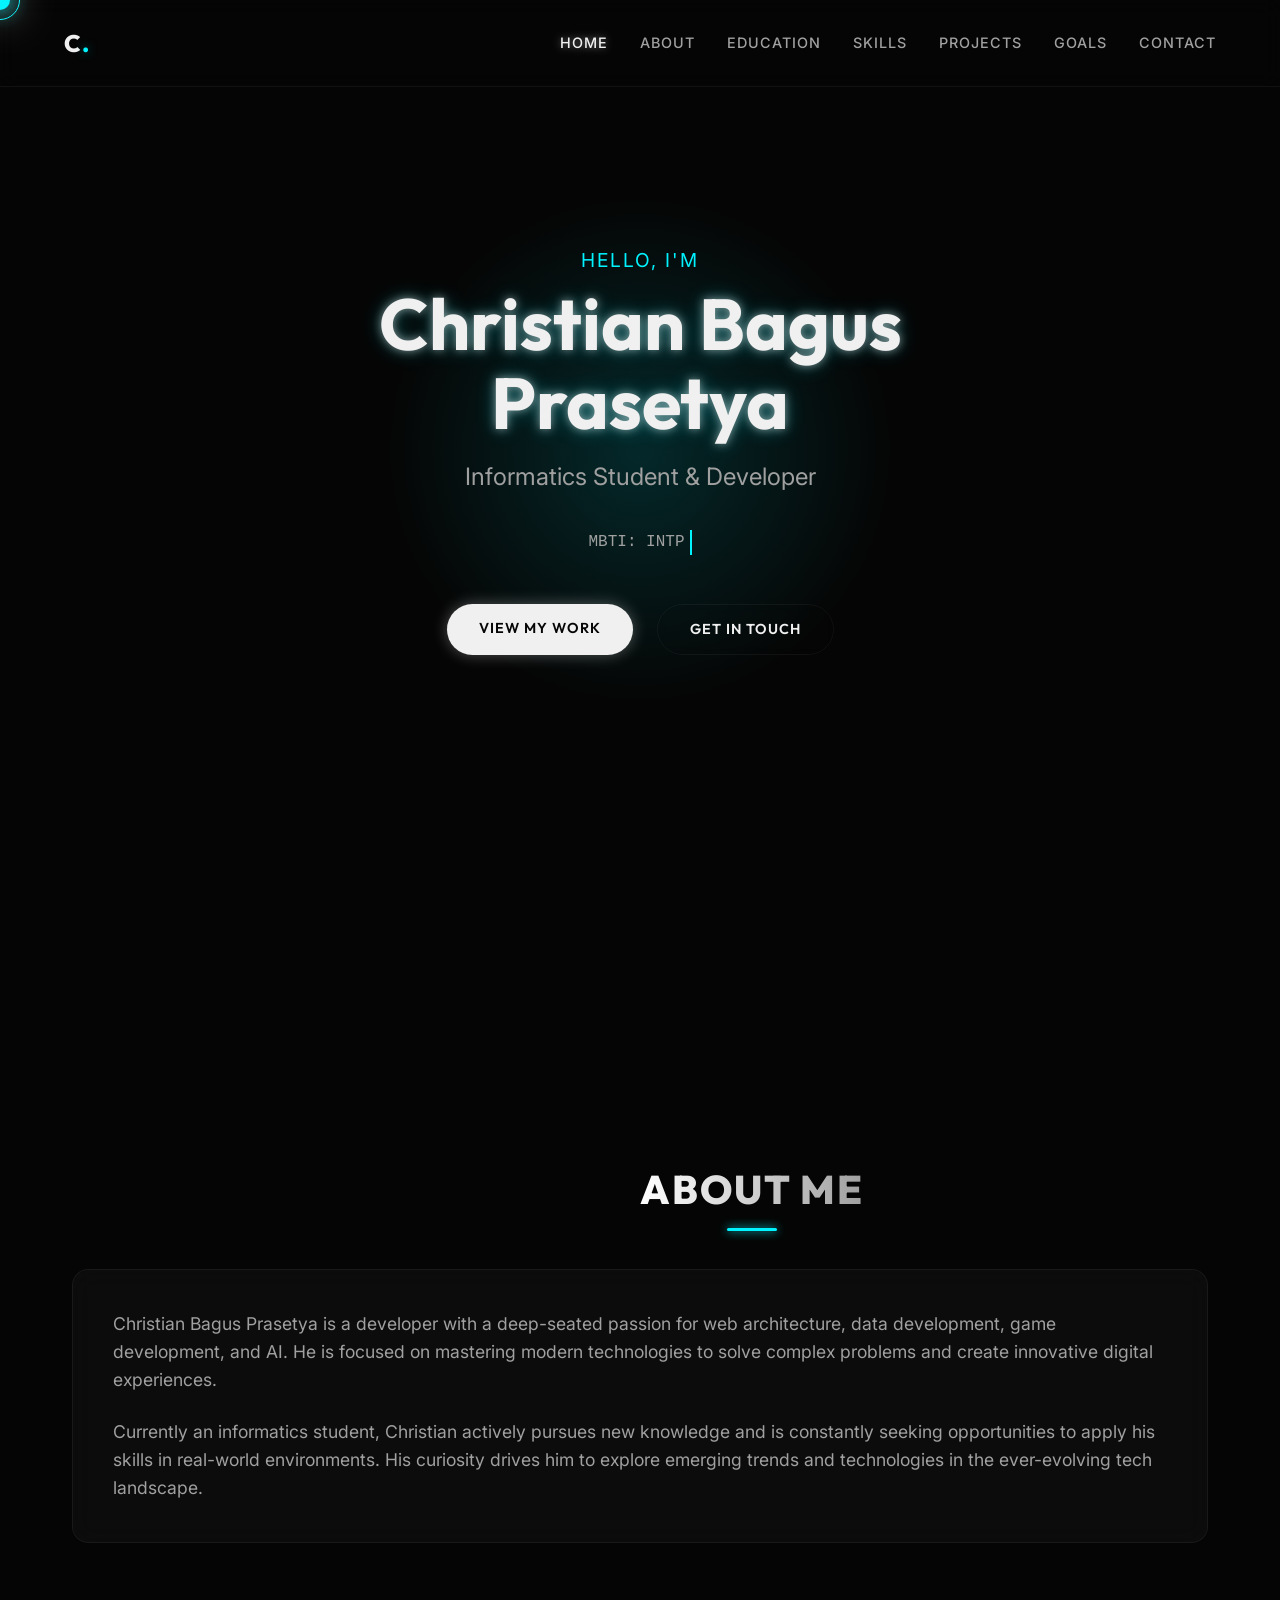
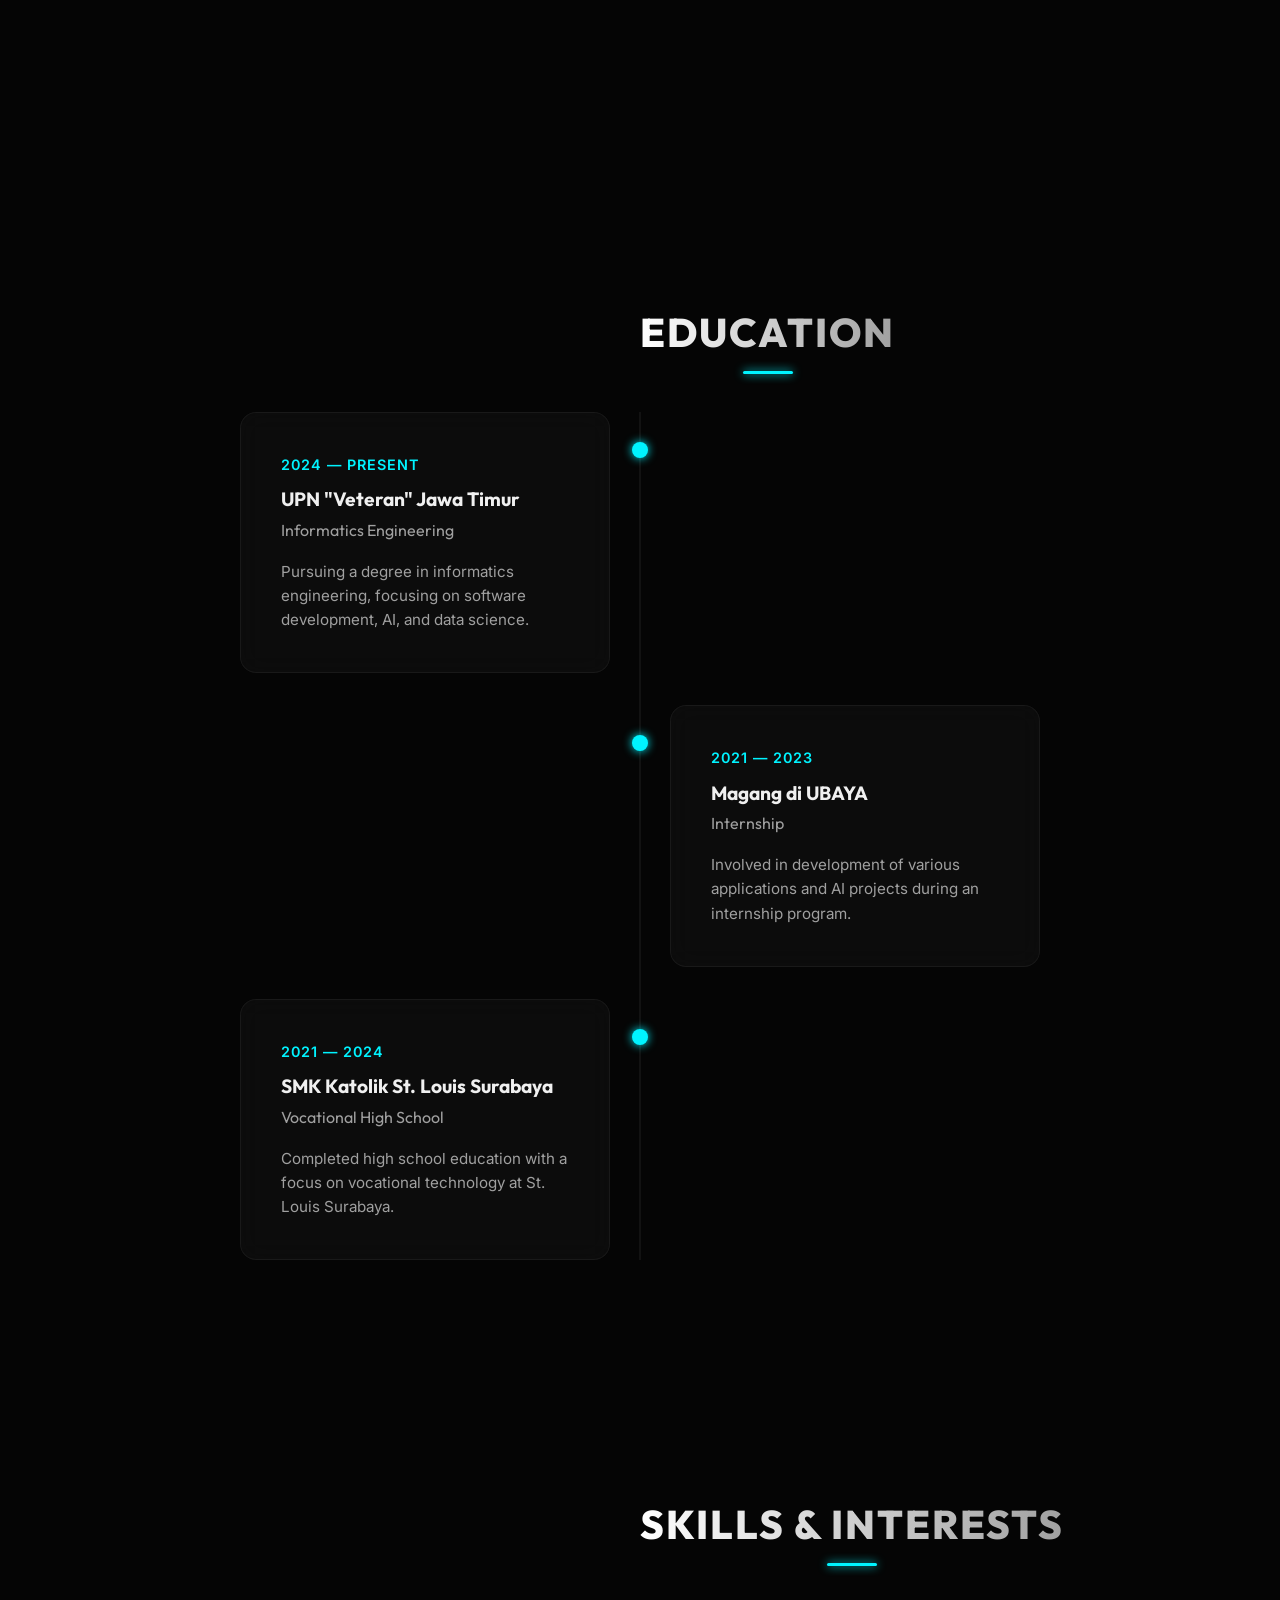
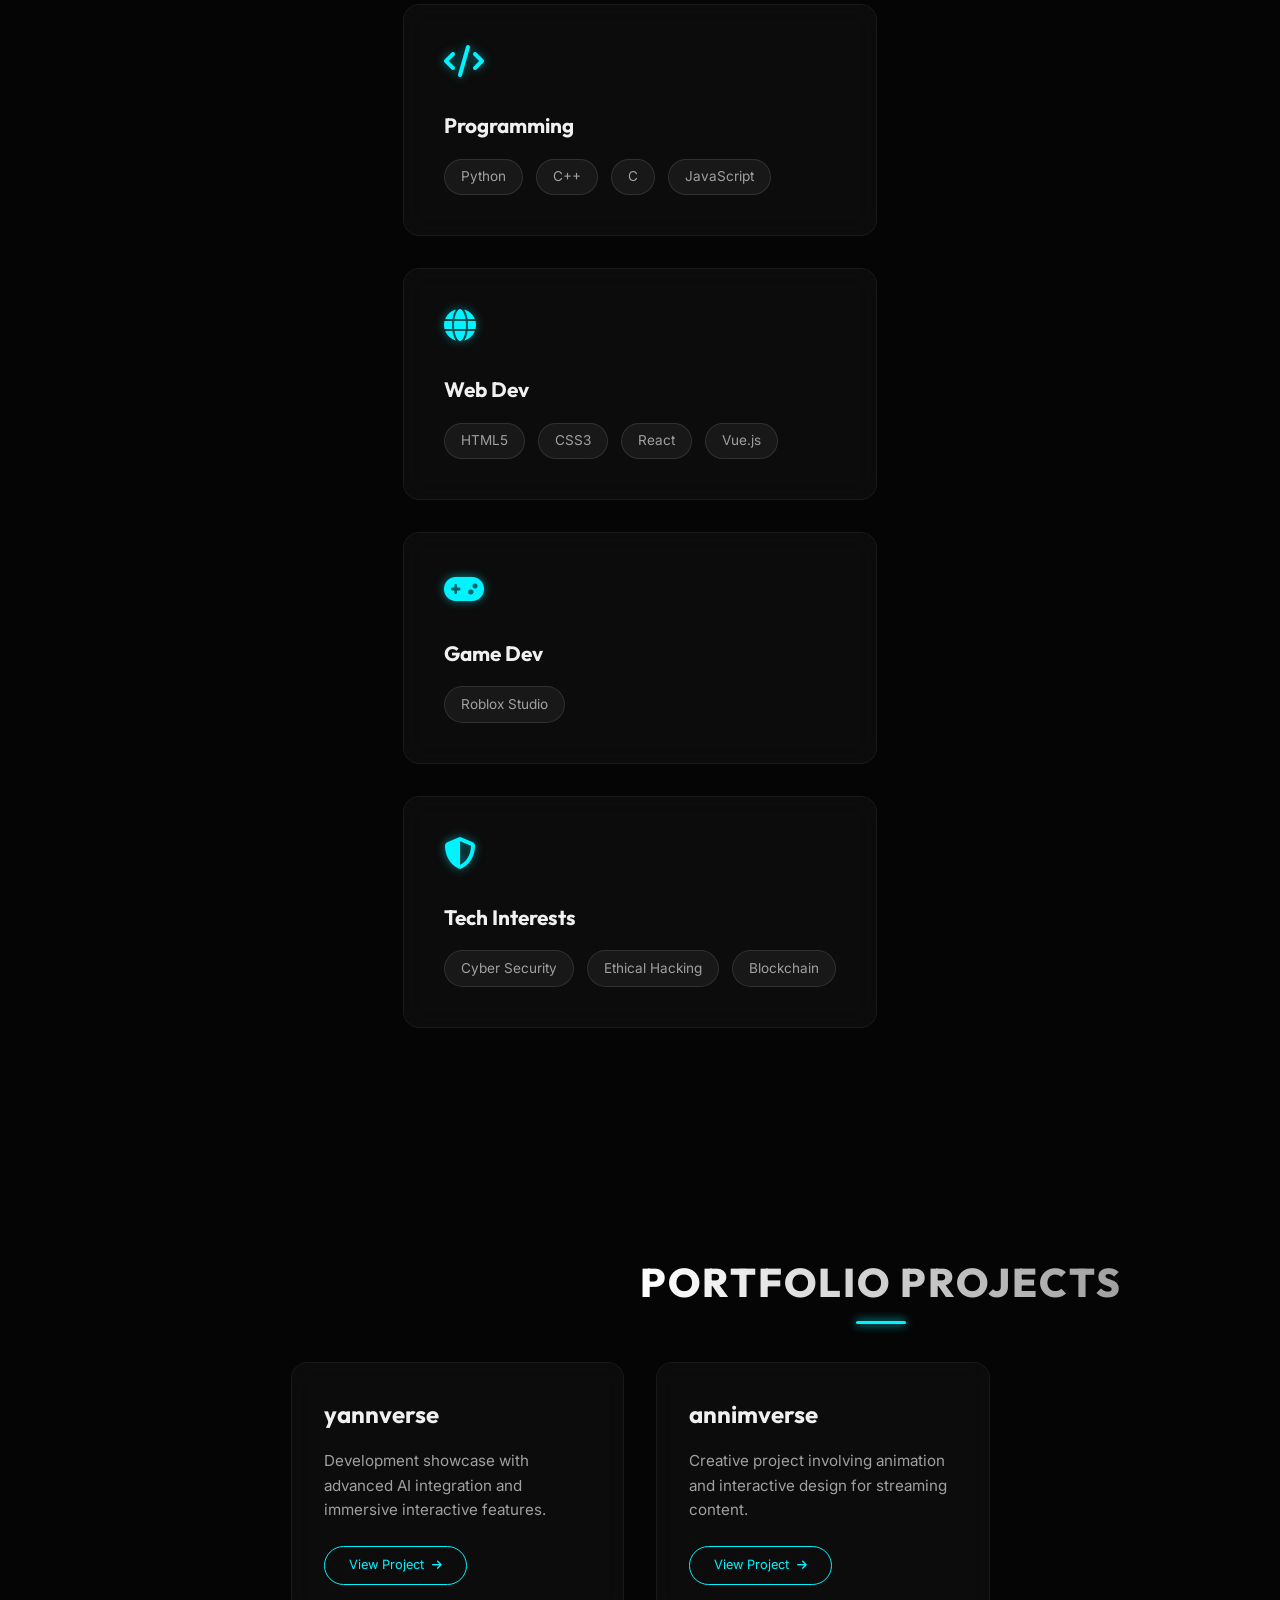
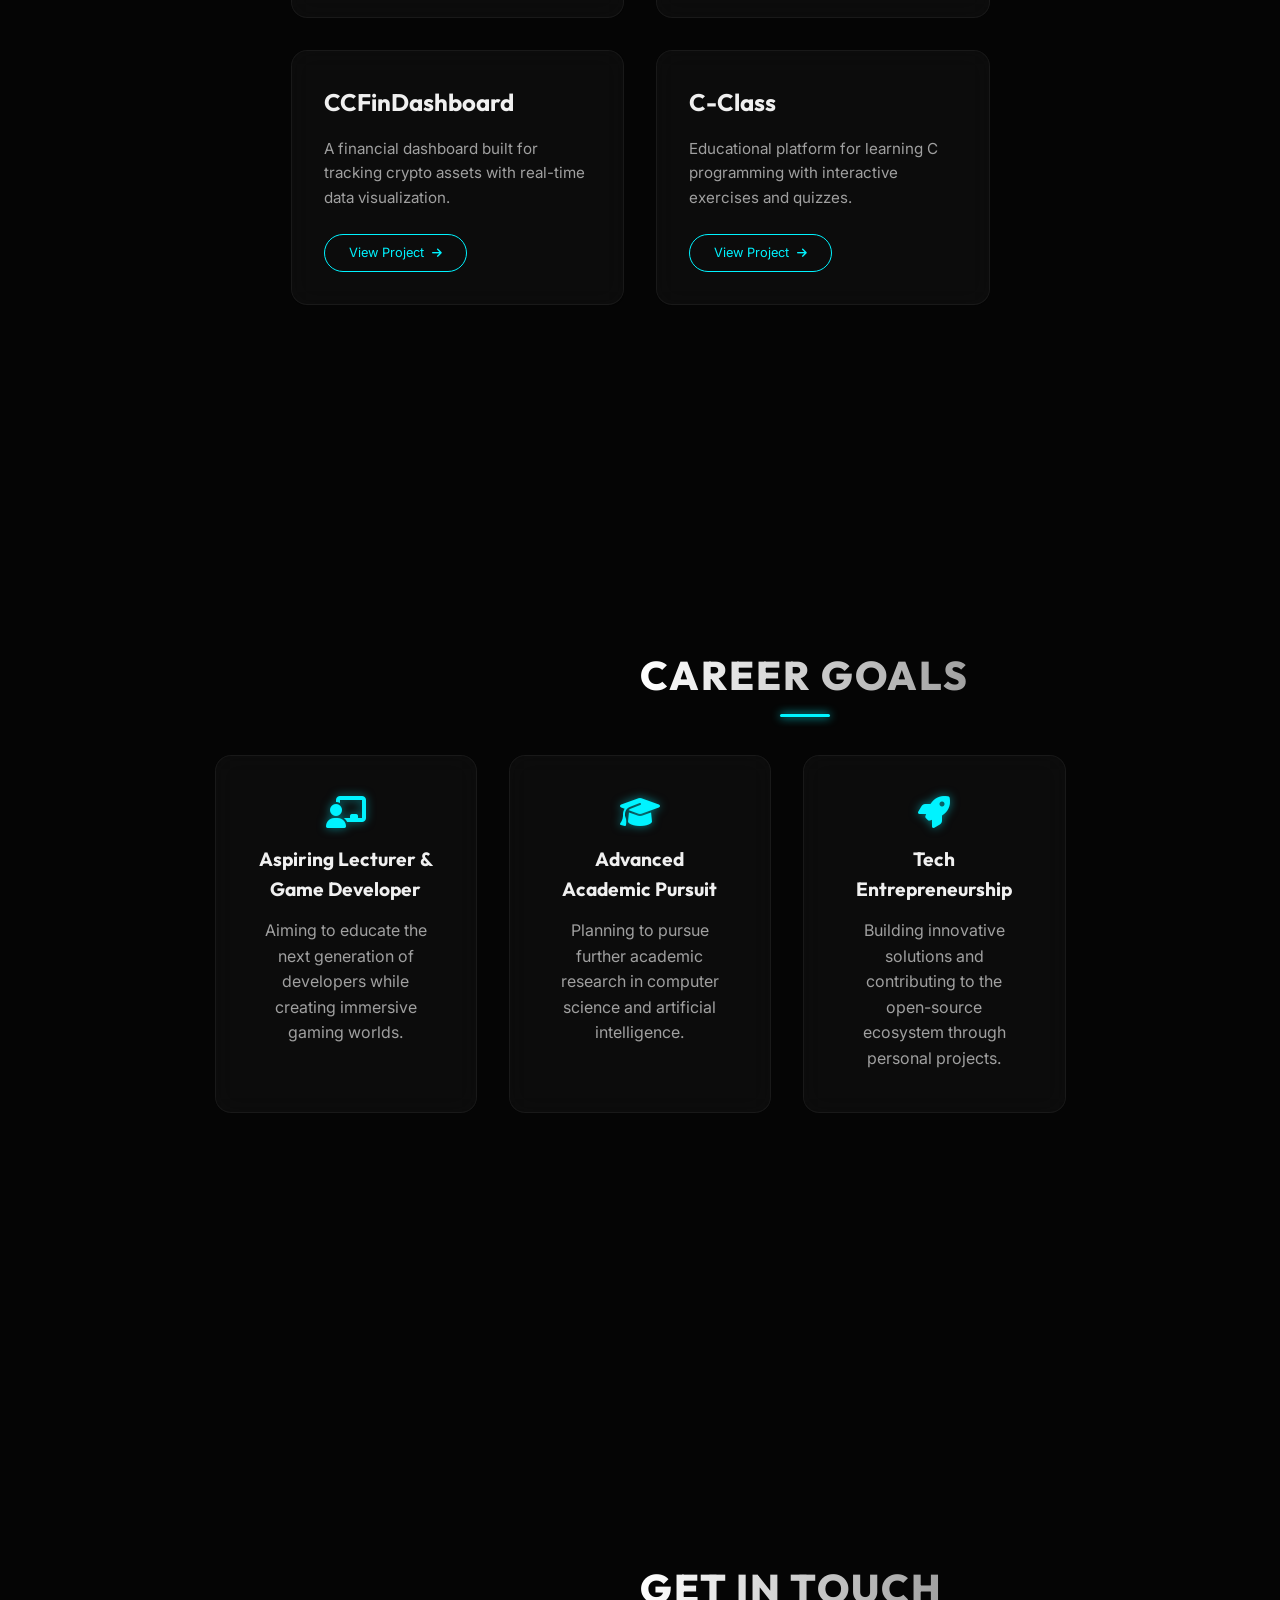
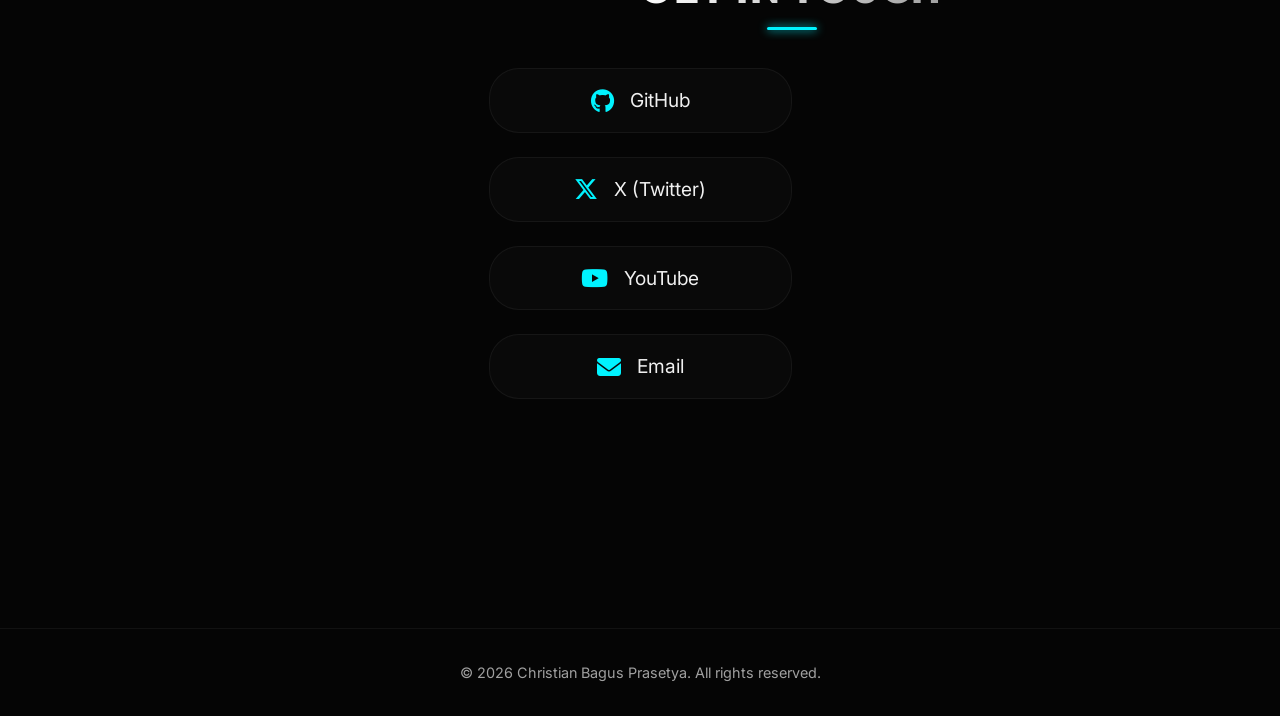
==== index.html @ a79f6f1f "refactor: clean code integration with index.html, remove comments, fix Vercel 404" ====
<!DOCTYPE html>
<html lang="en">
<head>
  <meta charset="UTF-8" />
  <meta name="viewport" content="width=device-width, initial-scale=1.0" />
  <meta name="description" content="Christian Bagus Prasetya — Informatics Student, Developer, and aspiring Lecturer. Explore my portfolio of web, game, and AI projects." />
  <title>Christian Bagus Prasetya | Portfolio</title>
  <link rel="preconnect" href="https://fonts.googleapis.com" />
  <link rel="preconnect" href="https://fonts.gstatic.com" crossorigin />
  <link href="https://fonts.googleapis.com/css2?family=Outfit:wght@400;600;800&family=Inter:wght@300;400;500;600;700&display=swap" rel="stylesheet" />
  <link rel="stylesheet" href="https://cdnjs.cloudflare.com/ajax/libs/font-awesome/6.5.1/css/all.min.css" />
  <link rel="stylesheet" href="style.css" />
</head>
<body>

  <div class="aura-cursor" aria-hidden="true"></div>
  <div class="aura-cursor-trail" aria-hidden="true"></div>

  <nav class="navbar" id="navbar">
    <a href="#" class="logo">C<span>.</span></a>
    <ul class="nav-links">
      <li><a href="#home">Home</a></li>
      <li><a href="#about">About</a></li>
      <li><a href="#education">Education</a></li>
      <li><a href="#skills">Skills</a></li>
      <li><a href="#projects">Projects</a></li>
      <li><a href="#goals">Goals</a></li>
      <li><a href="#contact">Contact</a></li>
    </ul>
    <div class="hamburger" id="hamburger">
      <i class="fas fa-bars"></i>
    </div>
  </nav>

  <section class="section hero" id="home">
    <div class="hero-bg-glow"></div>
    <div class="hero-content container">
      <p class="greeting fade-in">Hello, I'm</p>
      <h1 class="glow-text fade-in">Christian Bagus Prasetya</h1>
      <p class="role fade-in">Informatics Student &amp; Developer</p>
      <div class="typewriter-container fade-in">
        <span class="typewriter-text"></span>
      </div>
      <div class="hero-cta fade-in">
        <a href="#projects" class="btn primary-btn">View My Work</a>
        <a href="#contact" class="btn secondary-btn">Get In Touch</a>
      </div>
    </div>
  </section>

  <section class="section" id="about">
    <div class="container">
      <h2 class="section-title fade-in">About Me</h2>
      <div class="glass-card about-content fade-in">
        <p>
          Christian Bagus Prasetya is a developer with a deep-seated passion for web architecture, data development, game development, and AI. He is focused on mastering modern technologies to solve complex problems and create innovative digital experiences.
        </p>
        <p>
          Currently an informatics student, Christian actively pursues new knowledge and is constantly seeking opportunities to apply his skills in real-world environments. His curiosity drives him to explore emerging trends and technologies in the ever-evolving tech landscape.
        </p>
      </div>
    </div>
  </section>

  <section class="section" id="education">
    <div class="container">
      <h2 class="section-title fade-in">Education</h2>
      <div class="timeline">
        <div class="timeline-item fade-in">
          <div class="timeline-dot"></div>
          <div class="glass-card">
            <span class="timeline-date">2024 — Present</span>
            <h3>UPN "Veteran" Jawa Timur</h3>
            <h4>Informatics Engineering</h4>
            <p>Pursuing a degree in informatics engineering, focusing on software development, AI, and data science.</p>
          </div>
        </div>
        <div class="timeline-item fade-in">
          <div class="timeline-dot"></div>
          <div class="glass-card">
            <span class="timeline-date">2021 — 2023</span>
            <h3>Magang di UBAYA</h3>
            <h4>Internship</h4>
            <p>Involved in development of various applications and AI projects during an internship program.</p>
          </div>
        </div>
        <div class="timeline-item fade-in">
          <div class="timeline-dot"></div>
          <div class="glass-card">
            <span class="timeline-date">2021 — 2024</span>
            <h3>SMK Katolik St. Louis Surabaya</h3>
            <h4>Vocational High School</h4>
            <p>Completed high school education with a focus on vocational technology at St. Louis Surabaya.</p>
          </div>
        </div>
      </div>
    </div>
  </section>

  <section class="section" id="skills">
    <div class="container">
      <h2 class="section-title fade-in">Skills &amp; Interests</h2>
      <div class="skills-grid">
        <div class="glass-card skill-category fade-in">
          <div class="icon-wrapper"><i class="fas fa-code glow-icon"></i></div>
          <h3>Programming</h3>
          <div class="tags">
            <span>Python</span>
            <span>C++</span>
            <span>C</span>
            <span>JavaScript</span>
          </div>
        </div>
        <div class="glass-card skill-category fade-in">
          <div class="icon-wrapper"><i class="fas fa-globe glow-icon"></i></div>
          <h3>Web Dev</h3>
          <div class="tags">
            <span>HTML5</span>
            <span>CSS3</span>
            <span>React</span>
            <span>Vue.js</span>
          </div>
        </div>
        <div class="glass-card skill-category fade-in">
          <div class="icon-wrapper"><i class="fas fa-gamepad glow-icon"></i></div>
          <h3>Game Dev</h3>
          <div class="tags">
            <span>Roblox Studio</span>
          </div>
        </div>
        <div class="glass-card skill-category fade-in">
          <div class="icon-wrapper"><i class="fas fa-shield-halved glow-icon"></i></div>
          <h3>Tech Interests</h3>
          <div class="tags">
            <span>Cyber Security</span>
            <span>Ethical Hacking</span>
            <span>Blockchain</span>
          </div>
        </div>
      </div>
    </div>
  </section>

  <section class="section" id="projects">
    <div class="container">
      <h2 class="section-title fade-in">Portfolio Projects</h2>
      <div class="projects-grid">
        <div class="glass-card project-card fade-in">
          <div class="project-content">
            <h3>yannverse</h3>
            <p>Development showcase with advanced AI integration and immersive interactive features.</p>
          </div>
          <div class="project-links">
            <a href="#" class="btn-small">View Project <i class="fas fa-arrow-right"></i></a>
          </div>
        </div>
        <div class="glass-card project-card fade-in">
          <div class="project-content">
            <h3>annimverse</h3>
            <p>Creative project involving animation and interactive design for streaming content.</p>
          </div>
          <div class="project-links">
            <a href="#" class="btn-small">View Project <i class="fas fa-arrow-right"></i></a>
          </div>
        </div>
        <div class="glass-card project-card fade-in">
          <div class="project-content">
            <h3>CCFinDashboard</h3>
            <p>A financial dashboard built for tracking crypto assets with real-time data visualization.</p>
          </div>
          <div class="project-links">
            <a href="#" class="btn-small">View Project <i class="fas fa-arrow-right"></i></a>
          </div>
        </div>
        <div class="glass-card project-card fade-in">
          <div class="project-content">
            <h3>C-Class</h3>
            <p>Educational platform for learning C programming with interactive exercises and quizzes.</p>
          </div>
          <div class="project-links">
            <a href="#" class="btn-small">View Project <i class="fas fa-arrow-right"></i></a>
          </div>
        </div>
      </div>
    </div>
  </section>

  <section class="section" id="goals">
    <div class="container">
      <h2 class="section-title fade-in">Career Goals</h2>
      <div class="goals-container">
        <div class="glass-card goal-item fade-in">
          <div class="icon-wrapper"><i class="fas fa-chalkboard-user glow-icon"></i></div>
          <h3>Aspiring Lecturer &amp; Game Developer</h3>
          <p>Aiming to educate the next generation of developers while creating immersive gaming worlds.</p>
        </div>
        <div class="glass-card goal-item fade-in">
          <div class="icon-wrapper"><i class="fas fa-graduation-cap glow-icon"></i></div>
          <h3>Advanced Academic Pursuit</h3>
          <p>Planning to pursue further academic research in computer science and artificial intelligence.</p>
        </div>
        <div class="glass-card goal-item fade-in">
          <div class="icon-wrapper"><i class="fas fa-rocket glow-icon"></i></div>
          <h3>Tech Entrepreneurship</h3>
          <p>Building innovative solutions and contributing to the open-source ecosystem through personal projects.</p>
        </div>
      </div>
    </div>
  </section>

  <section class="section" id="contact">
    <div class="container">
      <h2 class="section-title fade-in">Get In Touch</h2>
      <div class="contact-wrapper fade-in">
        <div class="contact-info">
          <a href="https://github.com/ChristianBP23" class="contact-link" target="_blank" rel="noopener noreferrer">
            <i class="fab fa-github"></i>
            <span>GitHub</span>
          </a>
          <a href="#" class="contact-link">
            <i class="fab fa-x-twitter"></i>
            <span>X (Twitter)</span>
          </a>
          <a href="#" class="contact-link">
            <i class="fab fa-youtube"></i>
            <span>YouTube</span>
          </a>
          <a href="mailto:christian@example.com" class="contact-link">
            <i class="fas fa-envelope"></i>
            <span>Email</span>
          </a>
        </div>
      </div>
    </div>
  </section>

  <footer>
    <div class="container">
      <p>&copy; 2026 Christian Bagus Prasetya. All rights reserved.</p>
    </div>
  </footer>

  <script src="script.js"></script>
</body>
</html>
---- style.css ----
:root {
  --bg-deep: #050505;
  --bg-surface: #0a0a0a;
  --text-main: #f0f0f0;
  --text-muted: #a0a0a0;
  --aura-cyan: #00f3ff;
  --aura-white: #ffffff;
  --aura-purple: #8a2be2;
  --glass-bg: rgba(255, 255, 255, 0.03);
  --glass-border: rgba(255, 255, 255, 0.05);
  --glass-border-hover: rgba(0, 243, 255, 0.3);
  --font-heading: 'Outfit', sans-serif;
  --font-body: 'Inter', sans-serif;
  --transition-normal: 0.3s ease;
  --transition-slow: 0.6s cubic-bezier(0.16, 1, 0.3, 1);
}

*,
*::before,
*::after {
  margin: 0;
  padding: 0;
  box-sizing: border-box;
}

html {
  scroll-behavior: smooth;
  cursor: none;
}

body {
  font-family: var(--font-body);
  background-color: var(--bg-deep);
  color: var(--text-main);
  line-height: 1.6;
  overflow-x: hidden;
}

.aura-cursor {
  position: fixed;
  top: 0;
  left: 0;
  width: 20px;
  height: 20px;
  background: var(--aura-cyan);
  border-radius: 50%;
  pointer-events: none;
  transform: translate(-50%, -50%);
  mix-blend-mode: screen;
  z-index: 9999;
  box-shadow: 0 0 20px var(--aura-cyan), 0 0 40px var(--aura-white);
  transition: width 0.2s, height 0.2s, background-color 0.2s;
}

.aura-cursor-trail {
  position: fixed;
  top: 0;
  left: 0;
  width: 40px;
  height: 40px;
  border: 1px solid var(--aura-cyan);
  border-radius: 50%;
  pointer-events: none;
  transform: translate(-50%, -50%);
  z-index: 9998;
  transition: transform 0.1s ease-out, width 0.2s, height 0.2s, border-color 0.2s;
}

.aura-cursor.hovering {
  width: 40px;
  height: 40px;
  background: var(--aura-white);
  box-shadow: 0 0 30px var(--aura-white);
}

.aura-cursor-trail.hovering {
  width: 60px;
  height: 60px;
  border-color: var(--aura-white);
}

.container {
  max-width: 1200px;
  margin: 0 auto;
  padding: 0 2rem;
}

.section {
  padding: 100px 0;
  min-height: 100vh;
  display: flex;
  flex-direction: column;
  justify-content: center;
  position: relative;
}

h1, h2, h3, h4, .logo {
  font-family: var(--font-heading);
}

.section-title {
  font-size: 2.5rem;
  font-weight: 800;
  margin-bottom: 3rem;
  text-align: center;
  text-transform: uppercase;
  letter-spacing: 2px;
  background: linear-gradient(90deg, var(--aura-white), var(--text-muted));
  -webkit-background-clip: text;
  -webkit-text-fill-color: transparent;
  background-clip: text;
  position: relative;
  display: inline-block;
  left: 50%;
  transform: translateX(-50%);
}

.section-title::after {
  content: '';
  position: absolute;
  bottom: -10px;
  left: 50%;
  transform: translateX(-50%);
  width: 50px;
  height: 3px;
  background: var(--aura-cyan);
  border-radius: 2px;
  box-shadow: 0 0 10px var(--aura-cyan);
}

.glow-text {
  text-shadow: 0 0 10px rgba(255, 255, 255, 0.5), 0 0 20px rgba(0, 243, 255, 0.3);
}

.glow-icon {
  color: var(--aura-cyan);
  text-shadow: 0 0 10px rgba(0, 243, 255, 0.5);
  font-size: 2rem;
  margin-bottom: 1rem;
}

.navbar {
  position: fixed;
  top: 0;
  width: 100%;
  padding: 1.5rem 5%;
  display: flex;
  justify-content: space-between;
  align-items: center;
  z-index: 1000;
  background: rgba(5, 5, 5, 0.8);
  backdrop-filter: blur(10px);
  border-bottom: 1px solid var(--glass-border);
  transition: var(--transition-normal);
}

.navbar.scrolled {
  padding: 1rem 5%;
  background: rgba(5, 5, 5, 0.95);
}

.logo {
  font-size: 1.5rem;
  font-weight: 800;
  color: var(--text-main);
  text-decoration: none;
  letter-spacing: 1px;
}

.logo span {
  color: var(--aura-cyan);
  text-shadow: 0 0 10px rgba(0, 243, 255, 0.5);
}

.nav-links {
  display: flex;
  list-style: none;
  gap: 2rem;
}

.nav-links a {
  color: var(--text-muted);
  text-decoration: none;
  font-weight: 500;
  font-size: 0.9rem;
  text-transform: uppercase;
  letter-spacing: 1px;
  transition: var(--transition-normal);
  position: relative;
}

.nav-links a:hover {
  color: var(--text-main);
  text-shadow: 0 0 8px rgba(255, 255, 255, 0.5);
}

.nav-links a::after {
  content: '';
  position: absolute;
  bottom: -5px;
  left: 0;
  width: 0;
  height: 2px;
  background: var(--aura-cyan);
  transition: var(--transition-normal);
  box-shadow: 0 0 8px var(--aura-cyan);
}

.nav-links a:hover::after {
  width: 100%;
}

.hamburger {
  display: none;
  font-size: 1.5rem;
  cursor: pointer;
  color: var(--text-main);
  background: none;
  border: none;
}

.btn {
  display: inline-block;
  padding: 0.8rem 2rem;
  font-family: var(--font-heading);
  font-weight: 600;
  text-decoration: none;
  border-radius: 30px;
  transition: var(--transition-normal);
  text-transform: uppercase;
  letter-spacing: 1px;
  font-size: 0.9rem;
  cursor: none;
}

.primary-btn {
  background: var(--text-main);
  color: var(--bg-deep);
  box-shadow: 0 0 15px rgba(255, 255, 255, 0.3);
}

.primary-btn:hover {
  background: var(--aura-cyan);
  box-shadow: 0 0 30px rgba(0, 243, 255, 0.6);
  transform: translateY(-3px);
}

.secondary-btn {
  background: transparent;
  color: var(--text-main);
  border: 1px solid var(--glass-border);
  backdrop-filter: blur(5px);
}

.secondary-btn:hover {
  border-color: var(--aura-white);
  box-shadow: 0 0 20px rgba(255, 255, 255, 0.2);
  transform: translateY(-3px);
}

.btn-small {
  padding: 0.5rem 1.5rem;
  font-size: 0.8rem;
  border: 1px solid var(--aura-cyan);
  color: var(--aura-cyan);
  border-radius: 20px;
  text-decoration: none;
  transition: var(--transition-normal);
  display: inline-flex;
  align-items: center;
  gap: 0.5rem;
}

.btn-small:hover {
  background: rgba(0, 243, 255, 0.1);
  box-shadow: 0 0 15px rgba(0, 243, 255, 0.4);
}

.btn-small i {
  font-size: 0.7rem;
  transition: transform var(--transition-normal);
}

.btn-small:hover i {
  transform: translateX(4px);
}

.glass-card {
  background: var(--glass-bg);
  backdrop-filter: blur(12px);
  -webkit-backdrop-filter: blur(12px);
  border: 1px solid var(--glass-border);
  border-radius: 16px;
  padding: 2.5rem;
  transition: var(--transition-slow);
  position: relative;
  overflow: hidden;
}

.glass-card::before {
  content: '';
  position: absolute;
  top: 0;
  left: -100%;
  width: 50%;
  height: 100%;
  background: linear-gradient(to right, transparent, rgba(255, 255, 255, 0.05), transparent);
  transform: skewX(-20deg);
  transition: 0.5s;
}

.glass-card:hover::before {
  left: 150%;
}

.glass-card:hover {
  border-color: var(--glass-border-hover);
  box-shadow: 0 10px 30px rgba(0, 0, 0, 0.5), 0 0 20px rgba(0, 243, 255, 0.1);
  transform: translateY(-5px);
}

.hero {
  text-align: center;
  align-items: center;
}

.hero-content {
  z-index: 10;
  max-width: 800px;
}

.hero-bg-glow {
  position: absolute;
  top: 50%;
  left: 50%;
  transform: translate(-50%, -50%);
  width: 40vw;
  height: 40vw;
  background: radial-gradient(circle, rgba(0, 243, 255, 0.15) 0%, rgba(5, 5, 5, 0) 70%);
  border-radius: 50%;
  z-index: -1;
  pointer-events: none;
  animation: pulse 8s infinite alternate ease-in-out;
}

@keyframes pulse {
  0%   { transform: translate(-50%, -50%) scale(1);   opacity: 0.5; }
  100% { transform: translate(-50%, -50%) scale(1.2); opacity: 1; }
}

.greeting {
  font-size: 1.2rem;
  color: var(--aura-cyan);
  margin-bottom: 0.5rem;
  letter-spacing: 2px;
  text-transform: uppercase;
}

.hero h1 {
  font-size: 4.5rem;
  line-height: 1.1;
  margin-bottom: 1rem;
}

.hero .role {
  font-size: 1.5rem;
  color: var(--text-muted);
  font-weight: 400;
  margin-bottom: 2rem;
}

.hero-cta {
  display: flex;
  gap: 1.5rem;
  justify-content: center;
}

.typewriter-container {
  margin-bottom: 3rem;
  height: 28px;
  display: flex;
  justify-content: center;
  align-items: center;
}

.typewriter-text {
  font-family: 'Courier New', Courier, monospace;
  color: var(--text-muted);
  font-size: 1rem;
  border-right: 2px solid var(--aura-cyan);
  padding-right: 5px;
  animation: blink-caret 0.75s step-end infinite;
}

@keyframes blink-caret {
  from, to { border-color: transparent; }
  50%      { border-color: var(--aura-cyan); }
}

.about-content p {
  margin-bottom: 1.5rem;
  font-size: 1.1rem;
  color: var(--text-muted);
}

.about-content p:last-child {
  margin-bottom: 0;
}

.timeline {
  position: relative;
  max-width: 800px;
  margin: 0 auto;
}

.timeline::before {
  content: '';
  position: absolute;
  top: 0;
  left: 50%;
  transform: translateX(-50%);
  width: 2px;
  height: 100%;
  background: var(--glass-border);
}

.timeline-item {
  width: calc(50% - 30px);
  margin-bottom: 2rem;
  position: relative;
}

.timeline-item:nth-child(odd) {
  left: 0;
}

.timeline-item:nth-child(even) {
  left: calc(50% + 30px);
}

.timeline-dot {
  position: absolute;
  top: 30px;
  width: 16px;
  height: 16px;
  border-radius: 50%;
  background: var(--aura-cyan);
  box-shadow: 0 0 10px var(--aura-cyan);
}

.timeline-item:nth-child(odd) .timeline-dot {
  right: -38px;
}

.timeline-item:nth-child(even) .timeline-dot {
  left: -38px;
}

.timeline-date {
  color: var(--aura-cyan);
  font-weight: 600;
  margin-bottom: 0.5rem;
  font-size: 0.9rem;
  text-transform: uppercase;
  letter-spacing: 1px;
  display: block;
}

.timeline-item h3 {
  font-size: 1.2rem;
  margin-bottom: 0.2rem;
  color: var(--text-main);
}

.timeline-item h4 {
  font-size: 1rem;
  color: var(--text-muted);
  font-weight: 400;
  margin-bottom: 1rem;
}

.timeline-item p {
  color: var(--text-muted);
  font-size: 0.95rem;
}

.skills-grid {
  display: grid;
  grid-template-columns: repeat(auto-fit, minmax(260px, 1fr));
  gap: 2rem;
}

.skill-category .icon-wrapper {
  margin-bottom: 1rem;
}

.skill-category h3 {
  font-size: 1.3rem;
  margin-bottom: 1rem;
}

.tags {
  display: flex;
  flex-wrap: wrap;
  gap: 0.8rem;
}

.tags span {
  background: rgba(255, 255, 255, 0.05);
  border: 1px solid rgba(255, 255, 255, 0.1);
  padding: 0.4rem 1rem;
  border-radius: 20px;
  font-size: 0.85rem;
  color: var(--text-muted);
  transition: var(--transition-normal);
}

.tags span:hover {
  border-color: var(--aura-cyan);
  color: var(--text-main);
  box-shadow: 0 0 10px rgba(0, 243, 255, 0.2);
}

.projects-grid {
  display: grid;
  grid-template-columns: repeat(auto-fit, minmax(280px, 1fr));
  gap: 2rem;
}

.project-card {
  padding: 2rem;
  display: flex;
  flex-direction: column;
  justify-content: space-between;
}

.project-content h3 {
  font-size: 1.5rem;
  margin-bottom: 1rem;
  color: var(--text-main);
}

.project-content p {
  color: var(--text-muted);
  font-size: 0.95rem;
  margin-bottom: 1.5rem;
}

.project-links {
  margin-top: auto;
}

.goals-container {
  display: grid;
  grid-template-columns: repeat(auto-fit, minmax(250px, 1fr));
  gap: 2rem;
  text-align: center;
}

.goal-item h3 {
  font-size: 1.2rem;
  margin-bottom: 0.8rem;
}

.goal-item p {
  color: var(--text-muted);
  font-size: 1rem;
}

.contact-wrapper {
  max-width: 600px;
  margin: 0 auto;
}

.contact-info {
  display: flex;
  flex-direction: column;
  gap: 1.5rem;
  align-items: center;
}

.contact-link {
  display: flex;
  align-items: center;
  gap: 1rem;
  color: var(--text-main);
  text-decoration: none;
  font-size: 1.2rem;
  transition: var(--transition-normal);
  padding: 1rem 2rem;
  border-radius: 30px;
  background: rgba(255, 255, 255, 0.02);
  border: 1px solid rgba(255, 255, 255, 0.05);
  width: 100%;
  justify-content: center;
}

.contact-link i {
  color: var(--aura-cyan);
  font-size: 1.5rem;
}

.contact-link:hover {
  background: rgba(0, 243, 255, 0.05);
  border-color: var(--aura-cyan);
  box-shadow: 0 0 15px rgba(0, 243, 255, 0.2);
  transform: translateY(-2px);
}

footer {
  text-align: center;
  padding: 2rem;
  border-top: 1px solid var(--glass-border);
  color: var(--text-muted);
  font-size: 0.9rem;
}

.fade-in {
  opacity: 0;
  transform: translateY(40px);
  transition: opacity 0.8s cubic-bezier(0.16, 1, 0.3, 1),
              transform 0.8s cubic-bezier(0.16, 1, 0.3, 1);
}

.fade-in.visible {
  opacity: 1;
  transform: translateY(0);
}

.fade-in.delay-1 { transition-delay: 0.1s; }
.fade-in.delay-2 { transition-delay: 0.2s; }
.fade-in.delay-3 { transition-delay: 0.3s; }
.fade-in.delay-4 { transition-delay: 0.4s; }
.fade-in.delay-5 { transition-delay: 0.5s; }

@media (max-width: 768px) {
  .hamburger {
    display: block;
  }

  .nav-links {
    position: fixed;
    top: 70px;
    left: -100%;
    width: 100%;
    height: 100vh;
    background: var(--bg-deep);
    flex-direction: column;
    align-items: center;
    padding-top: 2rem;
    transition: 0.5s;
    border-top: 1px solid var(--glass-border);
  }

  .nav-links.active {
    left: 0;
  }

  .nav-links a {
    font-size: 1.2rem;
  }

  .hero h1 {
    font-size: 2.8rem;
  }

  .hero .role {
    font-size: 1.1rem;
  }

  .hero-cta {
    flex-direction: column;
    padding: 0 2rem;
  }

  .section-title {
    font-size: 1.8rem;
  }

  .timeline::before {
    left: 0;
  }

  .timeline-item {
    width: 100%;
    left: 0 !important;
    padding-left: 30px;
  }

  .timeline-dot {
    left: -8px !important;
    right: auto !important;
  }

  .aura-cursor,
  .aura-cursor-trail {
    display: none;
  }

  html, .btn {
    cursor: auto;
  }

  .skills-grid,
  .projects-grid,
  .goals-container {
    grid-template-columns: 1fr;
  }
}

@media (max-width: 480px) {
  .hero h1 {
    font-size: 2.2rem;
  }

  .section {
    padding: 60px 0;
  }

  .glass-card {
    padding: 1.5rem;
  }
}
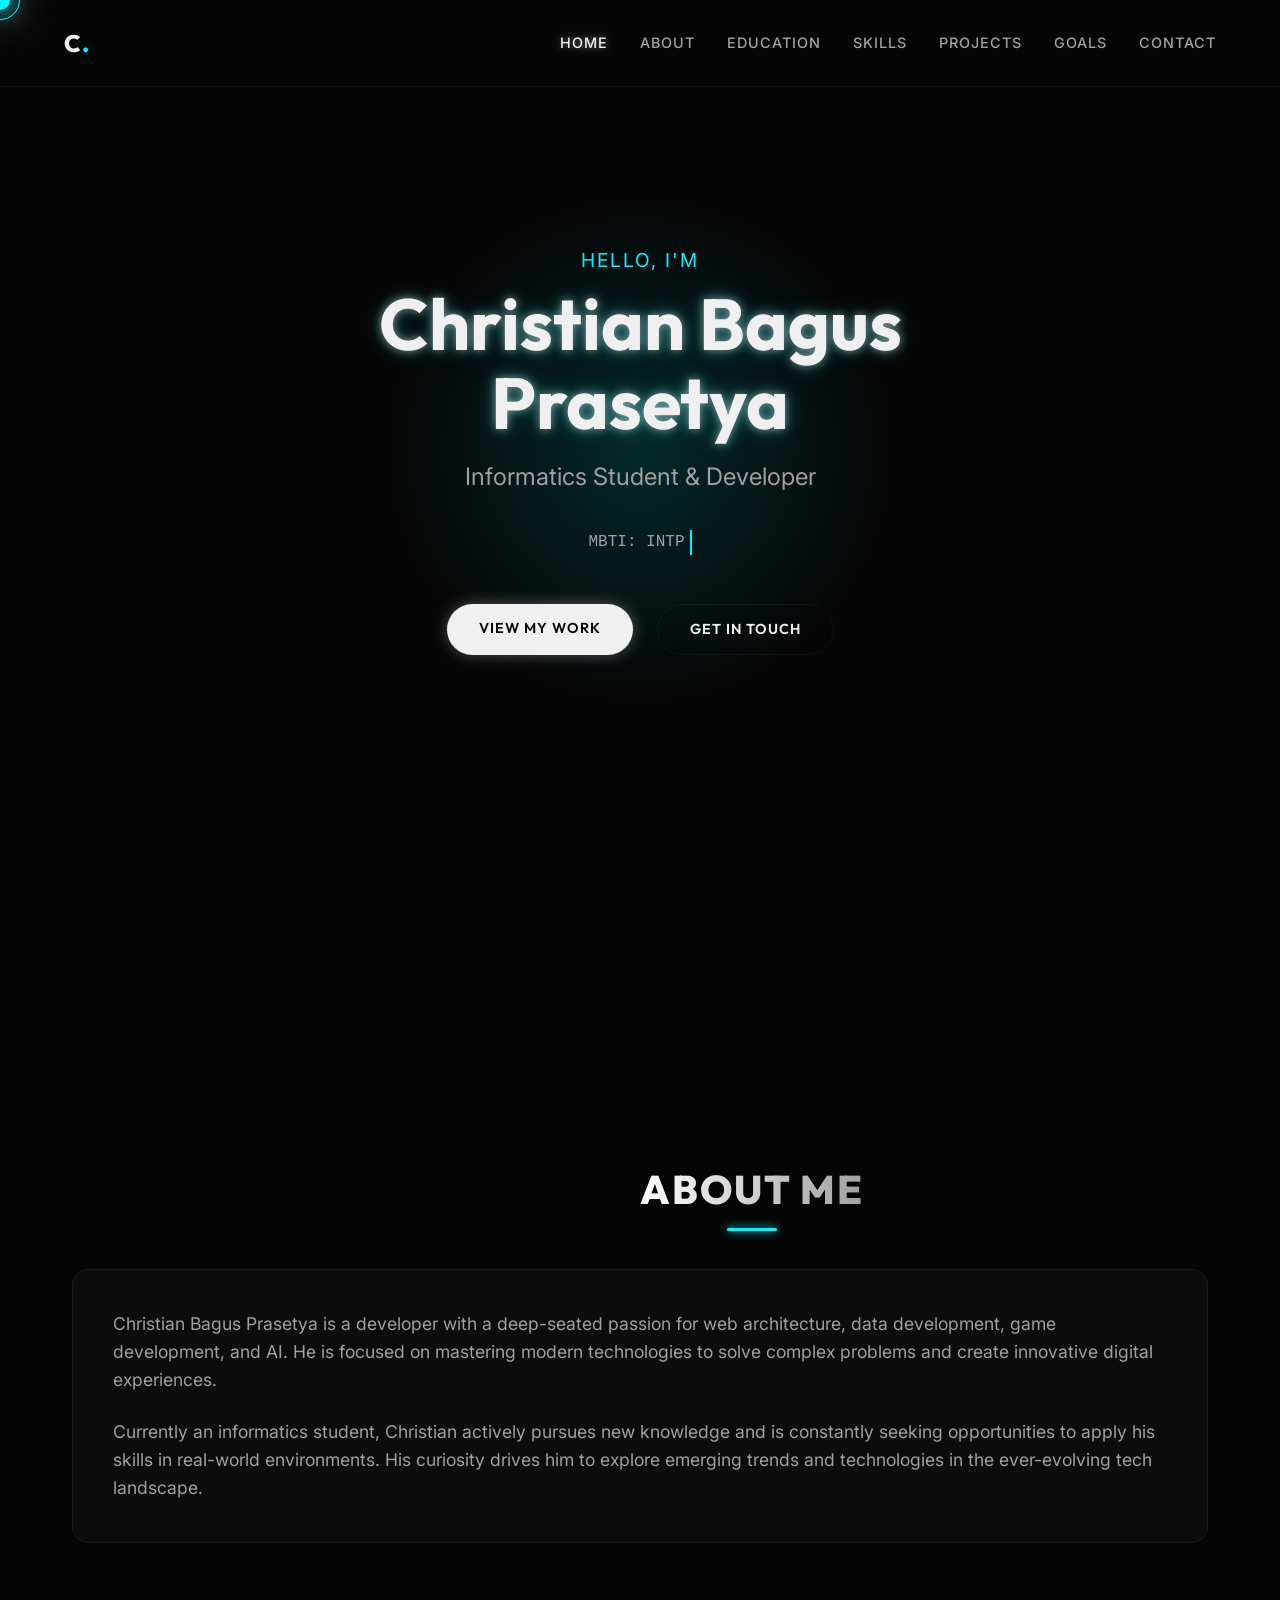
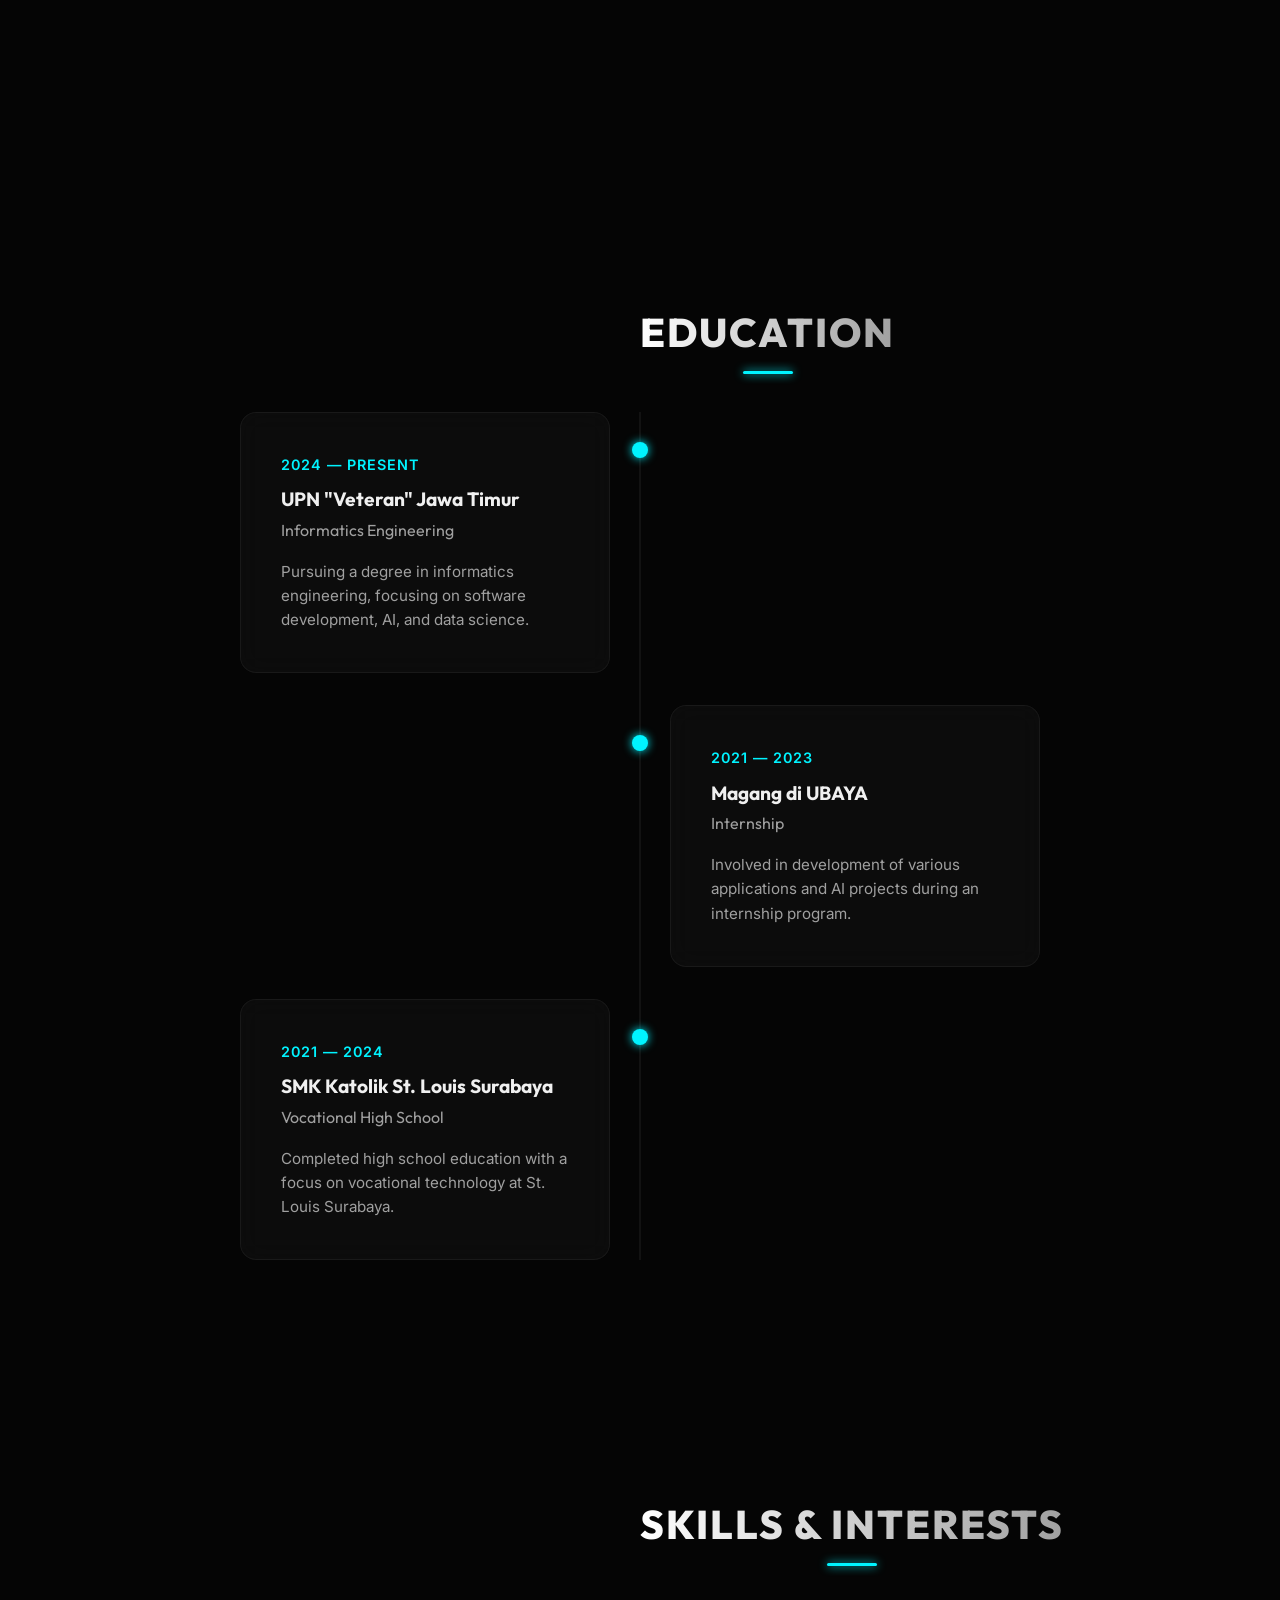
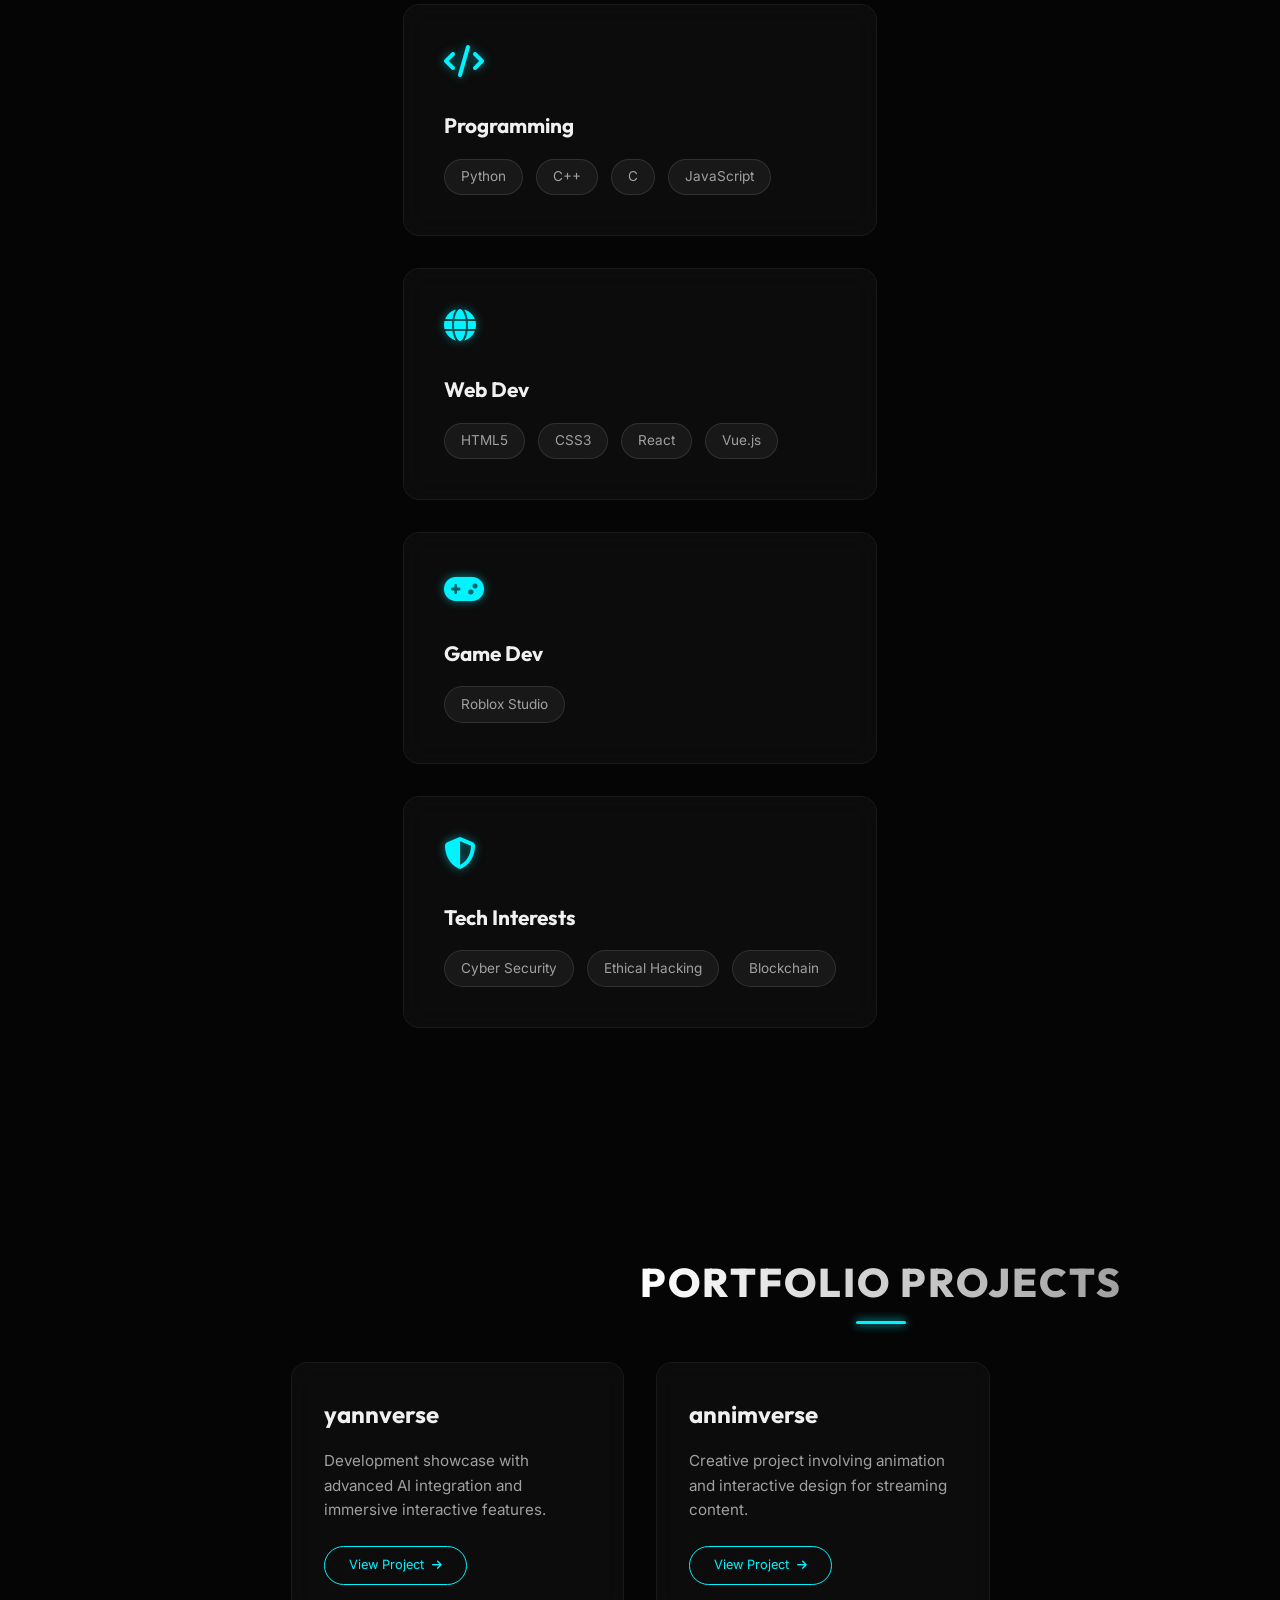
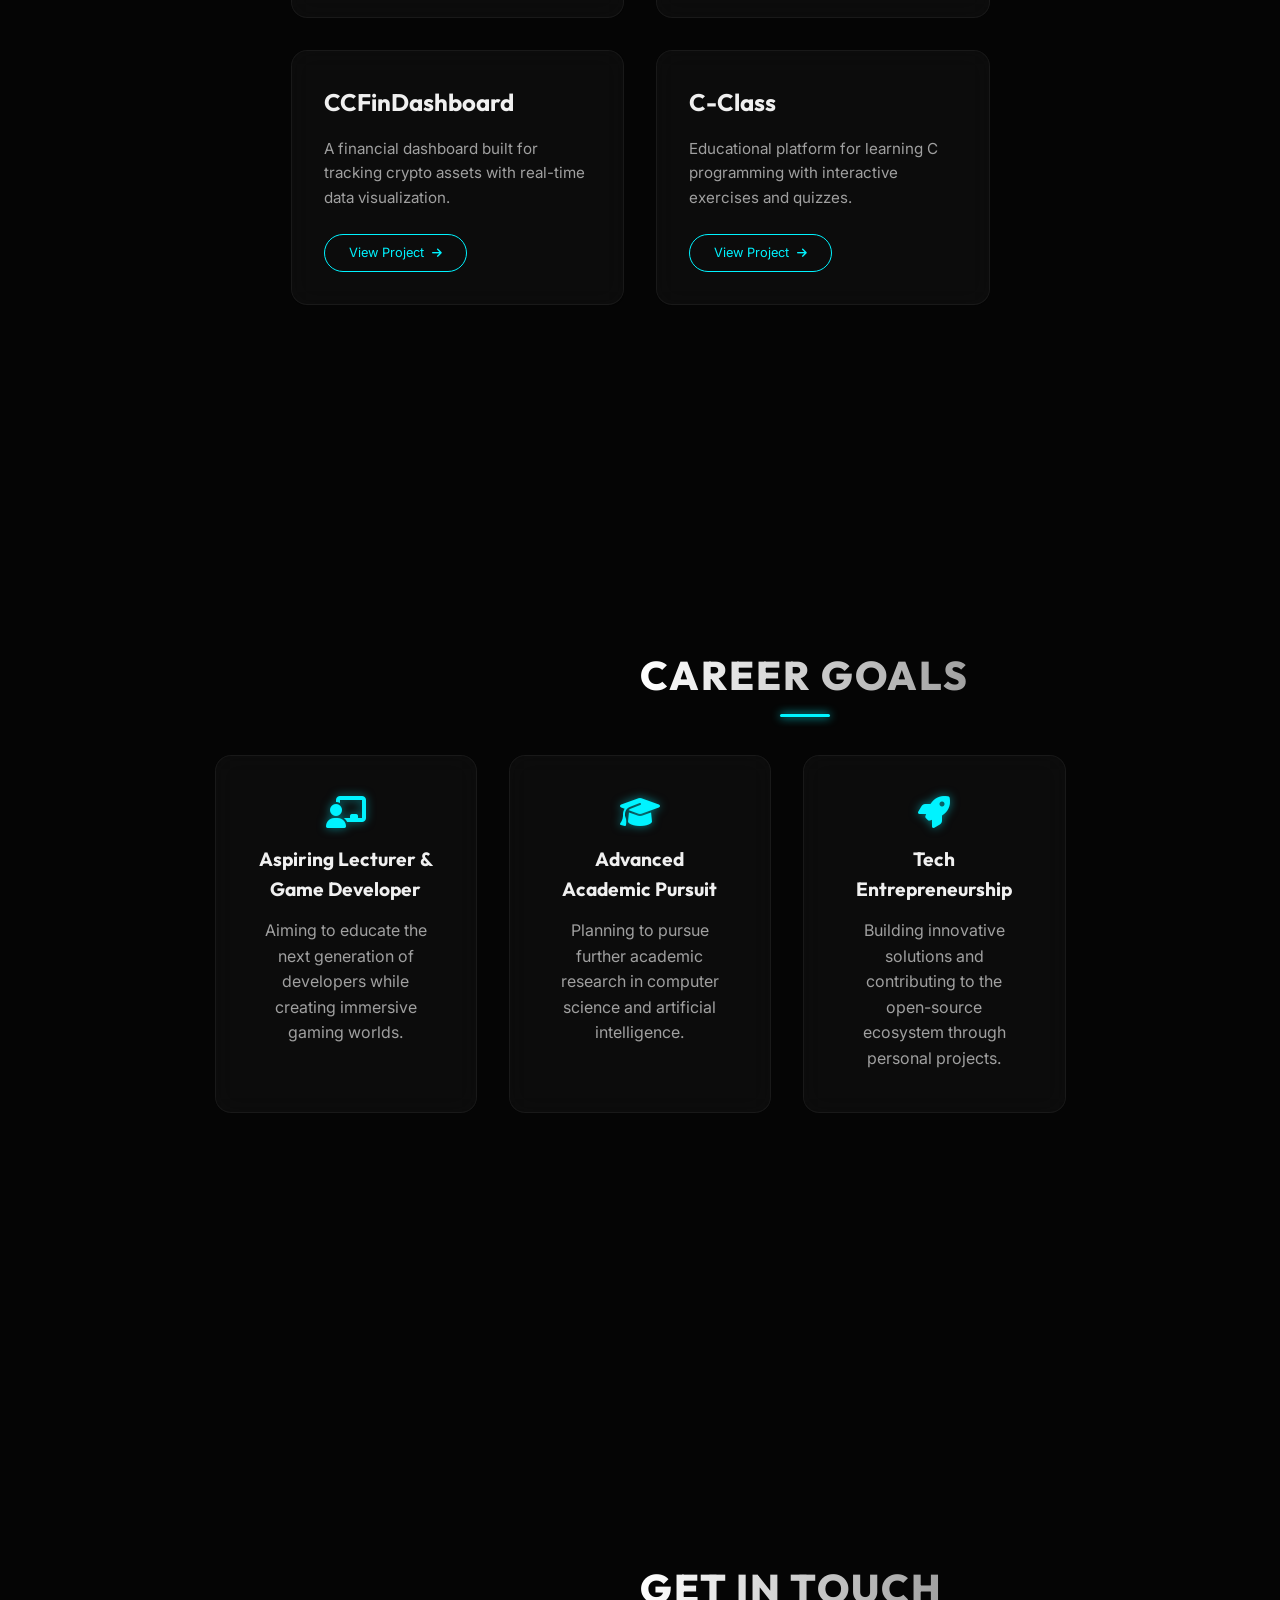
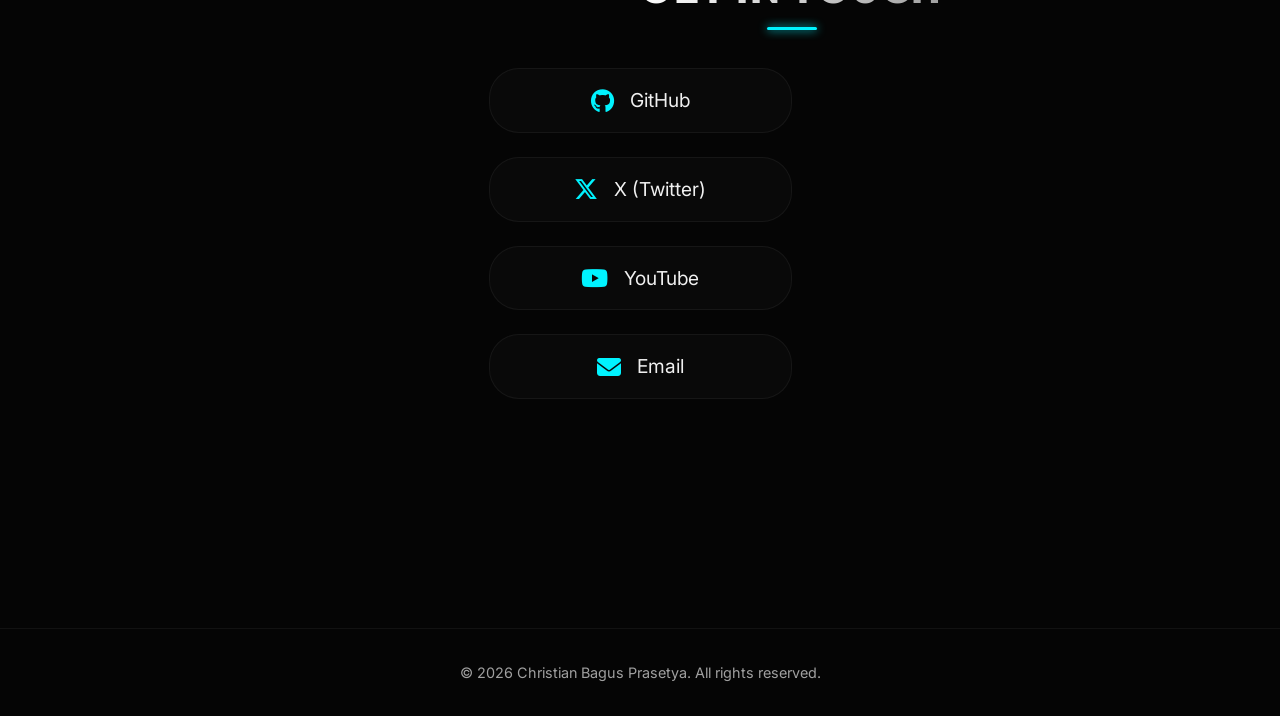
==== commit baa947b3: "Fix Few Issues" ====
--- a/index.html
+++ b/index.html
@@ -1,16 +1,21 @@
 <!DOCTYPE html>
 <html lang="en">
+
 <head>
   <meta charset="UTF-8" />
   <meta name="viewport" content="width=device-width, initial-scale=1.0" />
-  <meta name="description" content="Christian Bagus Prasetya — Informatics Student, Developer, and aspiring Lecturer. Explore my portfolio of web, game, and AI projects." />
+  <meta name="description"
+    content="Christian Bagus Prasetya — Informatics Student, Developer, and aspiring Lecturer. Explore my portfolio of web, game, and AI projects." />
   <title>Christian Bagus Prasetya | Portfolio</title>
   <link rel="preconnect" href="https://fonts.googleapis.com" />
   <link rel="preconnect" href="https://fonts.gstatic.com" crossorigin />
-  <link href="https://fonts.googleapis.com/css2?family=Outfit:wght@400;600;800&family=Inter:wght@300;400;500;600;700&display=swap" rel="stylesheet" />
+  <link
+    href="https://fonts.googleapis.com/css2?family=Outfit:wght@400;600;800&family=Inter:wght@300;400;500;600;700&display=swap"
+    rel="stylesheet" />
   <link rel="stylesheet" href="https://cdnjs.cloudflare.com/ajax/libs/font-awesome/6.5.1/css/all.min.css" />
   <link rel="stylesheet" href="style.css" />
 </head>
+
 <body>
 
   <div class="aura-cursor" aria-hidden="true"></div>
@@ -53,10 +58,14 @@
       <h2 class="section-title fade-in">About Me</h2>
       <div class="glass-card about-content fade-in">
         <p>
-          Christian Bagus Prasetya is a developer with a deep-seated passion for web architecture, data development, game development, and AI. He is focused on mastering modern technologies to solve complex problems and create innovative digital experiences.
+          Christian Bagus Prasetya is a developer with a deep-seated passion for web architecture, data development,
+          game development, and AI. He is focused on mastering modern technologies to solve complex problems and create
+          innovative digital experiences.
         </p>
         <p>
-          Currently an informatics student, Christian actively pursues new knowledge and is constantly seeking opportunities to apply his skills in real-world environments. His curiosity drives him to explore emerging trends and technologies in the ever-evolving tech landscape.
+          Currently an informatics student, Christian actively pursues new knowledge and is constantly seeking
+          opportunities to apply his skills in real-world environments. His curiosity drives him to explore emerging
+          trends and technologies in the ever-evolving tech landscape.
         </p>
       </div>
     </div>
@@ -213,7 +222,7 @@
       <h2 class="section-title fade-in">Get In Touch</h2>
       <div class="contact-wrapper fade-in">
         <div class="contact-info">
-          <a href="https://github.com/ChristianBP23" class="contact-link" target="_blank" rel="noopener noreferrer">
+          <a href="https://github.com/yann-gamedev" class="contact-link" target="_blank" rel="noopener noreferrer">
             <i class="fab fa-github"></i>
             <span>GitHub</span>
           </a>
@@ -225,7 +234,7 @@
             <i class="fab fa-youtube"></i>
             <span>YouTube</span>
           </a>
-          <a href="mailto:christian@example.com" class="contact-link">
+          <a href="christiannbaguss@gmail.com" class="contact-link">
             <i class="fas fa-envelope"></i>
             <span>Email</span>
           </a>
@@ -242,4 +251,5 @@
 
   <script src="script.js"></script>
 </body>
+
 </html>
